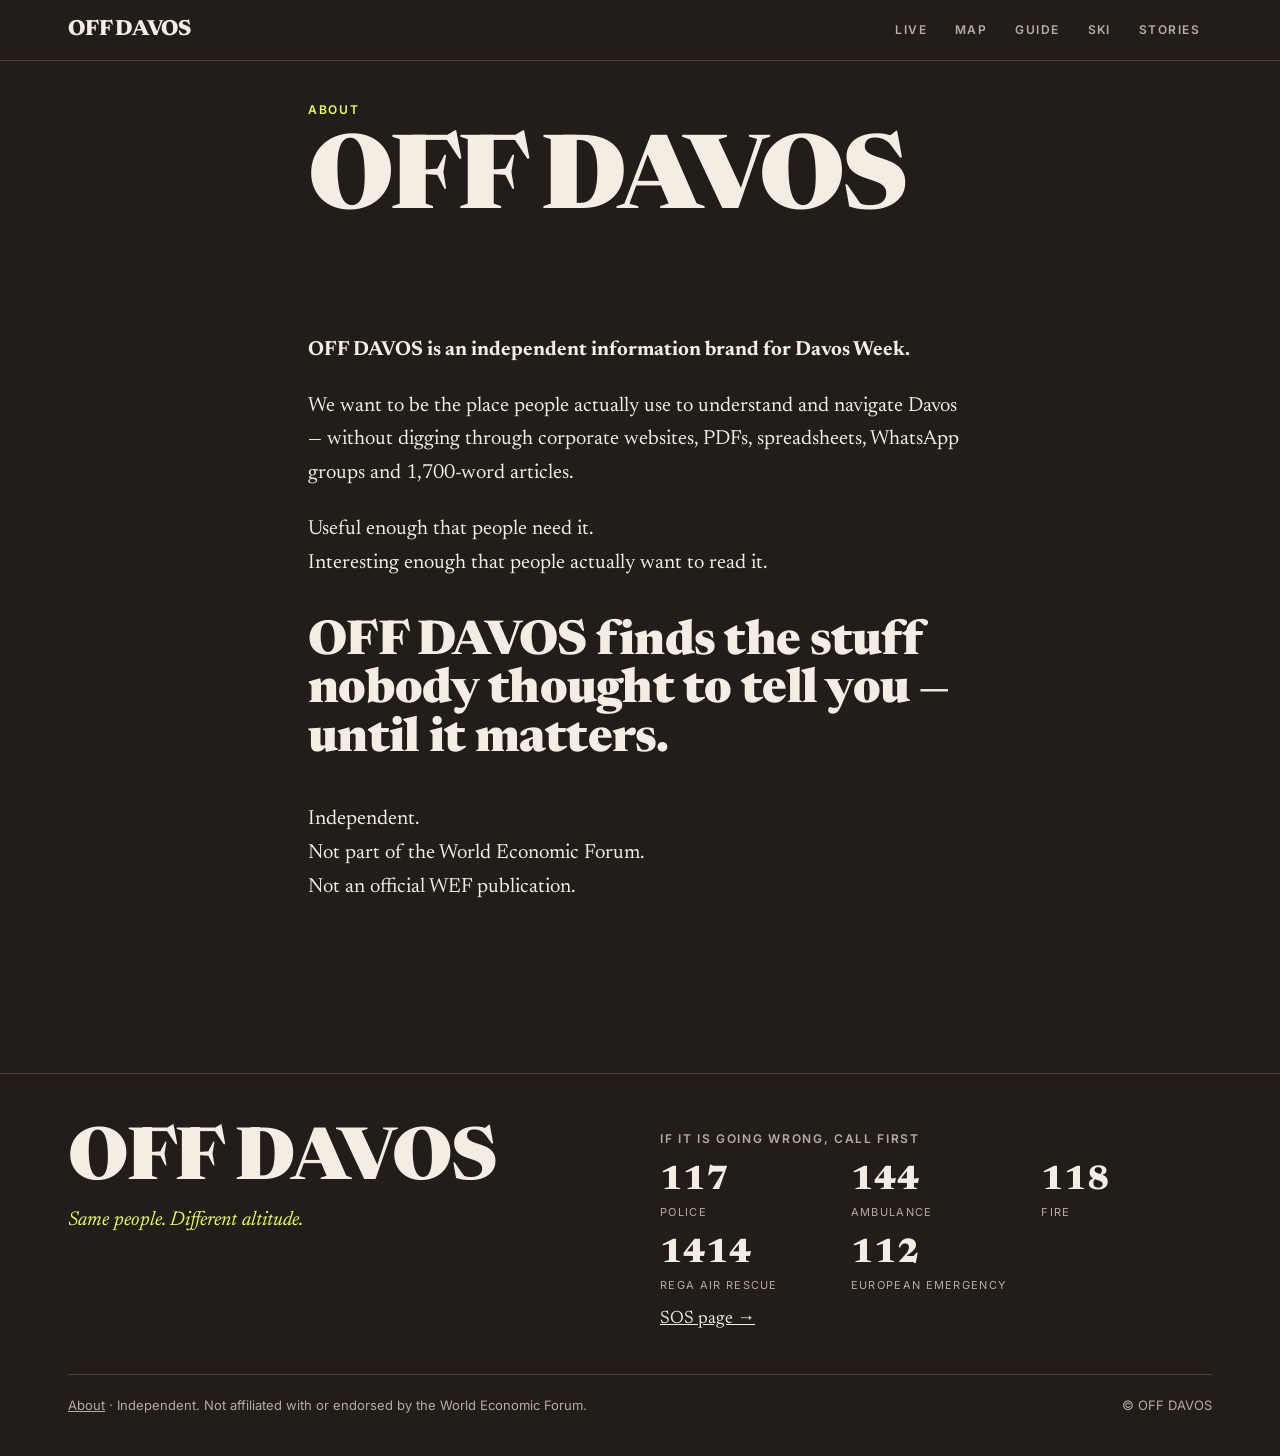
==== about/index.html @ fb5425c3 "New OFF DAVOS site: Live + Map homepage, Guide, Ski, Stories - Homepage: WELCOME TO DAVOS, live tile" ====
<!doctype html>
<html lang="en" style="background:#221D19;">
<head>
<meta charset="utf-8">
<meta name="viewport" content="width=device-width, initial-scale=1, viewport-fit=cover">
<title>About · OFF DAVOS</title>
<meta name="description" content="OFF DAVOS is an independent information brand for Davos Week. Independent. Not part of the World Economic Forum.">
<link rel="preconnect" href="https://fonts.googleapis.com">
<link rel="preconnect" href="https://fonts.gstatic.com" crossorigin>
<link href="https://fonts.googleapis.com/css2?family=Newsreader:ital,opsz,wght@0,6..72,500;0,6..72,600;0,6..72,700;0,6..72,800;1,6..72,400;1,6..72,500;1,6..72,600&family=Inter:wght@500;600;700&display=swap" rel="stylesheet">
<link rel="stylesheet" href="../styles.css">
</head>
<body>
<div id="site-header"></div>
<main>
<div class="narrow">
  <header class="page-head">
    <p class="feature-tag">About</p>
    <h1 class="story-title">OFF DAVOS</h1>
  </header>
  <article class="story-body">
    <p><b>OFF DAVOS is an independent information brand for Davos Week.</b></p>
    <p>We want to be the place people actually use to understand and navigate Davos — without digging through corporate websites, PDFs, spreadsheets, WhatsApp groups and 1,700-word articles.</p>
    <p>Useful enough that people need it.<br>Interesting enough that people actually want to read it.</p>
    <p class="pull">OFF DAVOS finds the stuff nobody thought to tell you — until it matters.</p>
    <p>Independent.<br>Not part of the World Economic Forum.<br>Not an official WEF publication.</p>
  </article>
</div>
<div style="height: 72px;"></div>
</main>
<div id="site-footer"></div>
<div id="site-tabbar"></div>
<script src="../components.js"></script>
<script>OffDavos.renderChrome({ basePath: "../", activePath: "about", variant: "dark" });</script>
</body>
</html>
---- styles.css ----
/* OFF DAVOS — one dark editorial world: warm night brown, snow-white type, one yellow signal. */
:root {
  --bg: #221D19;
  --bg-2: #2B2520;
  --fg: #F3EDE4;
  --dim: #B6AC9F;
  --rule: #4A4038;
  --yellow: #E5FF52;
  --on-yellow: #1A1612;
  --font-display: 'Newsreader', Georgia, 'Times New Roman', serif;
  --font-ui: 'Inter', system-ui, -apple-system, 'Segoe UI', sans-serif;
  --gutter: clamp(16px, 4vw, 48px);
  --max: 1240px;
  color-scheme: dark;
}

* { box-sizing: border-box; }
html { background: var(--bg); }
body {
  margin: 0;
  background: var(--bg);
  color: var(--fg);
  font-family: var(--font-display);
  font-size: 18px;
  line-height: 1.55;
  -webkit-font-smoothing: antialiased;
}
img { max-width: 100%; display: block; }
a { color: inherit; }
a:focus-visible, button:focus-visible, input:focus-visible, textarea:focus-visible {
  outline: 2px solid var(--yellow); outline-offset: 3px;
}
h1, h2, h3 { text-wrap: balance; margin: 0; }
p { margin: 0; }

.wrap { max-width: var(--max); margin-inline: auto; padding-inline: var(--gutter); }
.narrow { max-width: 760px; margin-inline: auto; padding-inline: var(--gutter); }

/* ---------- type ---------- */
.label-dim, .feature-tag, .answer-dark-tag {
  font-family: var(--font-ui); font-size: 12px; font-weight: 600;
  letter-spacing: .14em; text-transform: uppercase; color: var(--dim);
}
.feature-tag { color: var(--yellow); }
.display-2 {
  font-family: var(--font-display); font-weight: 800;
  font-size: clamp(44px, 7vw, 96px); line-height: .92; letter-spacing: -.02em;
}
.lede { font-size: clamp(19px, 2vw, 23px); line-height: 1.45; color: var(--dim); max-width: 46ch; }
.headline { font-size: clamp(24px, 2.8vw, 34px); line-height: 1.2; font-weight: 600; }

/* ---------- buttons & links ---------- */
.btn-yellow, .btn-outline-white {
  display: inline-flex; align-items: center; justify-content: center; gap: 10px;
  min-height: 48px; padding: 14px 22px;
  font-family: var(--font-ui); font-size: 13px; font-weight: 700;
  letter-spacing: .1em; text-transform: uppercase; text-decoration: none;
  border: 1px solid transparent; cursor: pointer;
}
.btn-yellow { background: var(--yellow); color: var(--on-yellow); }
.btn-yellow:hover { filter: brightness(.94); }
.btn-outline-white { border-color: var(--fg); color: var(--fg); background: transparent; }
.btn-outline-white:hover { background: var(--fg); color: var(--bg); }
.cta, .text-link {
  font-family: var(--font-ui); font-size: 13px; font-weight: 700;
  letter-spacing: .1em; text-transform: uppercase; text-decoration: none;
  border-bottom: 2px solid var(--yellow); padding-bottom: 3px;
}
.cta:hover, .text-link:hover { color: var(--yellow); }

.rule { border: 0; border-top: 1px solid var(--rule); margin-block: 0; }
.section { padding-block: clamp(64px, 9vw, 120px); }
.section-tight { padding-block: clamp(48px, 6vw, 80px); }

/* ---------- site header ---------- */
.site-header {
  position: sticky; top: env(safe-area-inset-top, 0px); z-index: 20;
  background: var(--bg); border-bottom: 1px solid var(--rule);
}
.site-header-inner {
  display: flex; align-items: center; justify-content: space-between; gap: 16px;
  min-height: 60px;
}
.site-logo { font-family: var(--font-display); font-weight: 800; font-size: 22px; letter-spacing: -.01em; text-decoration: none; }
.site-nav { display: flex; gap: 4px; flex-wrap: wrap; }
.site-nav a {
  font-family: var(--font-ui); font-size: 12px; font-weight: 600; letter-spacing: .12em;
  text-transform: uppercase; text-decoration: none; padding: 10px 12px; color: var(--dim);
}
.site-nav a:hover, .site-nav a[aria-current="page"] { color: var(--fg); }
.site-nav a.sos { color: var(--on-yellow); background: var(--yellow); }

/* ---------- mobile tab bar ---------- */
.site-tabbar { display: none; }
@media (max-width: 760px) {
  .site-nav { display: none; }
  .site-tabbar {
    display: grid; grid-template-columns: repeat(5, minmax(0, 1fr));
    position: fixed; left: 0; right: 0; bottom: 0; z-index: 30;
    background: var(--bg); border-top: 1px solid var(--rule);
    padding-bottom: env(safe-area-inset-bottom, 0px);
  }
  .site-tabbar a {
    min-height: 56px; display: flex; align-items: center; justify-content: center;
    font-family: var(--font-ui); font-size: 11px; font-weight: 600; letter-spacing: .1em;
    text-transform: uppercase; text-decoration: none; color: var(--dim);
  }
  .site-tabbar a[aria-current="page"] { color: var(--fg); box-shadow: inset 0 2px 0 var(--yellow); }
  .site-tabbar a.sos { color: var(--yellow); }
  body { padding-bottom: calc(56px + env(safe-area-inset-bottom, 0px)); }
}

/* ---------- hero ---------- */
.photo-hero { position: relative; min-height: min(86vh, 860px); display: flex; flex-direction: column; justify-content: space-between; overflow: hidden; }
.photo-hero > img { position: absolute; inset: 0; width: 100%; height: 100%; object-fit: cover; filter: grayscale(.4) brightness(.8); }
.photo-hero-fade { position: absolute; inset: 0; background: linear-gradient(180deg, rgba(34,29,25,.35) 0%, rgba(34,29,25,.15) 40%, var(--bg) 100%); }
.hero-top-row, .photo-hero-content { position: relative; width: 100%; max-width: var(--max); margin-inline: auto; padding-inline: var(--gutter); }
.hero-top-row { display: flex; justify-content: space-between; align-items: start; gap: 16px; padding-top: 28px; }
.hero-top-word { font-family: var(--font-ui); font-weight: 700; font-size: 13px; letter-spacing: .24em; }
.hero-top-meta { text-align: right; font-family: var(--font-ui); font-size: 12px; letter-spacing: .12em; text-transform: uppercase; }
.hero-top-meta .l2 { color: var(--dim); }
.photo-hero-content { padding-block: 120px 56px; display: flex; flex-direction: column; gap: 24px; }
.mixed-headline {
  font-family: var(--font-display); font-weight: 800; font-size: clamp(58px, 11vw, 168px);
  line-height: .86; letter-spacing: -.035em; text-transform: uppercase;
}
.mixed-headline em { display: block; font-style: italic; font-weight: 500; text-transform: none; color: var(--yellow); letter-spacing: -.03em; margin-top: .08em; }
.photo-hero-dek { font-size: clamp(19px, 2.2vw, 25px); max-width: 38ch; line-height: 1.4; }
.hero-actions { display: flex; flex-wrap: wrap; gap: 12px; }

/* ---------- guide chapters ---------- */
.chapter {
  display: grid; grid-template-columns: minmax(64px, 160px) minmax(0, 1fr); gap: clamp(20px, 4vw, 56px);
  padding-block: 40px; border-top: 1px solid var(--rule);
}
.chapter:last-child { border-bottom: 1px solid var(--rule); }
.chapter-num { font-family: var(--font-display); font-style: italic; font-size: clamp(48px, 6vw, 88px); line-height: .9; color: var(--yellow); }
.chapter-title { font-weight: 800; font-size: clamp(36px, 5vw, 64px); line-height: .95; letter-spacing: -.02em; }
.chapter-sub { font-style: italic; font-size: clamp(20px, 2.2vw, 26px); margin-top: 18px; }
.chapter-desc { color: var(--dim); margin-top: 10px; max-width: 56ch; }
.chapter .cta { display: inline-block; margin-top: 22px; }

/* ---------- dark photo answer ---------- */
.answer-dark { position: relative; overflow: hidden; min-height: 560px; display: flex; align-items: flex-end; }
.answer-dark > img { position: absolute; inset: 0; width: 100%; height: 100%; object-fit: cover; filter: grayscale(.5) brightness(.6); }
.answer-dark-fade { position: absolute; inset: 0; background: linear-gradient(90deg, var(--bg) 0%, rgba(34,29,25,.6) 55%, rgba(34,29,25,.2) 100%); }
.answer-dark-content { position: relative; width: 100%; max-width: var(--max); margin-inline: auto; padding: 80px var(--gutter); display: flex; flex-direction: column; gap: 14px; }
.answer-dark-q { font-weight: 800; font-size: clamp(40px, 6vw, 84px); line-height: .95; max-width: 14ch; letter-spacing: -.02em; }
.answer-dark-q em { display: block; font-weight: 500; font-size: .55em; line-height: 1.15; margin-top: 12px; color: var(--yellow); }
.answer-dark-body { color: var(--dim); font-size: 20px; max-width: 40ch; }

/* ---------- stories ---------- */
.home-stories { padding-block: clamp(64px, 9vw, 120px); border-top: 1px solid var(--rule); }
.home-stories-head { margin-bottom: 40px; }
.home-story-grid { display: grid; grid-template-columns: repeat(3, minmax(0, 1fr)); gap: 28px; }
.home-story-card { display: flex; flex-direction: column; gap: 16px; text-decoration: none; min-width: 0; }
.home-story-lead { grid-column: 1 / -1; display: grid; grid-template-columns: minmax(0, 1.4fr) minmax(0, 1fr); gap: 32px; align-items: end; padding-bottom: 28px; border-bottom: 1px solid var(--rule); }
.home-story-image { aspect-ratio: 4 / 3; overflow: hidden; background: var(--bg-2); max-width: 100%; }
.home-story-image img { width: 100%; height: 100%; object-fit: cover; filter: grayscale(.35); transition: transform .5s ease; }
.home-story-card:hover .home-story-image img { transform: scale(1.03); }
.home-story-copy { display: flex; flex-direction: column; gap: 10px; }
.home-story-copy h3 { font-weight: 800; font-size: clamp(22px, 2.2vw, 28px); line-height: 1.05; letter-spacing: -.01em; }
.home-story-lead .home-story-copy h3 { font-size: clamp(34px, 4.4vw, 60px); line-height: .95; }
.home-story-copy p:last-child { color: var(--dim); font-style: italic; }
.home-story-card:hover h3 { text-decoration: underline; text-decoration-color: var(--yellow); text-underline-offset: 6px; text-decoration-thickness: 2px; }

/* ---------- live teaser ---------- */
.live-home-link { display: block; text-decoration: none; border-top: 1px solid var(--rule); }
.live-home-link:hover .text-link { color: var(--yellow); }
.grid-2 { display: grid; grid-template-columns: minmax(0, 1fr) minmax(0, 1fr); gap: 40px; align-items: end; }

/* ---------- contact strip ---------- */
.contact-strip { background: var(--bg-2); padding-block: clamp(64px, 9vw, 120px); border-top: 1px solid var(--rule); }
.contact-grid { display: grid; grid-template-columns: minmax(0, 1.2fr) minmax(0, 1fr); gap: 48px; align-items: end; }
.contact-options { display: flex; flex-direction: column; gap: 20px; border-left: 2px solid var(--yellow); padding-left: 24px; }
.contact-options strong { font-family: var(--font-ui); font-size: 13px; letter-spacing: .08em; text-transform: uppercase; }
.contact-options span { color: var(--dim); }
.contact-note { font-family: var(--font-ui); font-size: 13px; color: var(--dim); }

/* ---------- footer ---------- */
.site-footer { border-top: 1px solid var(--rule); padding-block: 56px 40px; }
.footer-grid { display: grid; grid-template-columns: minmax(0, 1fr) minmax(0, 1fr); gap: 40px; }
.footer-word { font-weight: 800; font-size: clamp(40px, 6vw, 72px); line-height: .9; letter-spacing: -.02em; }
.footer-tag { font-style: italic; color: var(--yellow); margin-top: 10px; font-size: 20px; }
.footer-sos { display: grid; grid-template-columns: repeat(3, minmax(0, 1fr)); gap: 16px 20px; }
.footer-sos div { display: flex; flex-direction: column; }
.footer-sos b { font-size: 34px; font-weight: 800; line-height: 1; font-variant-numeric: tabular-nums; }
.footer-sos span { font-family: var(--font-ui); font-size: 11px; letter-spacing: .12em; text-transform: uppercase; color: var(--dim); margin-top: 6px; }
.footer-legal { font-family: var(--font-ui); font-size: 13px; color: var(--dim); margin-top: 40px; padding-top: 20px; border-top: 1px solid var(--rule); display: flex; flex-wrap: wrap; justify-content: space-between; gap: 12px; }

/* ---------- article pages ---------- */
.back { display: inline-block; font-family: var(--font-ui); font-size: 12px; font-weight: 600; letter-spacing: .12em; text-transform: uppercase; text-decoration: none; color: var(--dim); padding-block: 28px 0; }
.back:hover { color: var(--fg); }
.story-head { padding-block: 40px 48px; display: flex; flex-direction: column; gap: 22px; }
.story-title { font-weight: 800; font-size: clamp(44px, 8vw, 112px); line-height: .9; letter-spacing: -.03em; text-transform: uppercase; }
.story-dek { font-style: italic; font-size: clamp(22px, 2.8vw, 34px); line-height: 1.25; color: var(--yellow); max-width: 30ch; }
.story-figure { margin: 0; aspect-ratio: 16 / 8; overflow: hidden; max-width: 100%; }
.story-figure img { width: 100%; height: 100%; object-fit: cover; filter: grayscale(.4); }
.story-body { padding-block: 56px 96px; display: flex; flex-direction: column; gap: 22px; font-size: clamp(18px, 1.6vw, 21px); line-height: 1.65; }
.story-body h2 {
  font-family: var(--font-ui); font-size: 13px; font-weight: 700; letter-spacing: .16em; text-transform: uppercase;
  color: var(--yellow); margin-top: 32px;
}
.story-body .pull { font-weight: 800; font-size: clamp(30px, 4vw, 48px); line-height: 1.02; letter-spacing: -.015em; margin-block: 16px; }
.story-body .pull em { font-weight: 500; }
.story-body .flag { background: var(--yellow); color: var(--on-yellow); padding: 24px; font-weight: 800; font-size: clamp(26px, 3.4vw, 40px); line-height: 1.05; }
.story-body .insider { border-left: 2px solid var(--yellow); padding-left: 22px; display: flex; flex-direction: column; gap: 12px; }
.story-body .insider .label-dim { color: var(--yellow); }
.next-story { display: grid; gap: 10px; padding-block: 40px; border-top: 1px solid var(--rule); text-decoration: none; }
.next-story strong { font-size: clamp(28px, 3.6vw, 48px); font-weight: 800; line-height: 1; }
.next-story:hover strong { color: var(--yellow); }

/* ---------- utility blocks ---------- */
.stations { display: grid; grid-template-columns: repeat(3, minmax(0, 1fr)); border-top: 1px solid var(--rule); border-left: 1px solid var(--rule); }
.stations > div { padding: 22px; border-right: 1px solid var(--rule); border-bottom: 1px solid var(--rule); display: flex; flex-direction: column; gap: 8px; min-width: 0; }
.stations b { font-size: 26px; line-height: 1.05; }
.stations .hot { background: var(--yellow); color: var(--on-yellow); }
.stations .hot .label-dim { color: var(--on-yellow); }
.qa-grid { display: grid; grid-template-columns: repeat(4, minmax(0, 1fr)); border-top: 1px solid var(--rule); border-left: 1px solid var(--rule); }
.qa-grid > div { padding: 20px; border-right: 1px solid var(--rule); border-bottom: 1px solid var(--rule); display: flex; flex-direction: column; gap: 8px; min-width: 0; }
.qa-grid b { font-size: 22px; line-height: 1.15; }
.info-rows { border-top: 1px solid var(--rule); }
.info-rows > div { display: grid; grid-template-columns: minmax(0, 1fr) minmax(0, 1.6fr); gap: 24px; padding-block: 18px; border-bottom: 1px solid var(--rule); }
.info-rows b { font-size: 24px; line-height: 1.15; }
.info-rows p { color: var(--dim); }
.big-number { font-weight: 800; font-size: clamp(72px, 12vw, 160px); line-height: .85; letter-spacing: -.04em; color: var(--yellow); font-variant-numeric: tabular-nums; }
.copy-box { border: 1px solid var(--rule); background: var(--bg-2); }
.copy-box p { padding: 22px; }
.copy-box-head { font-family: var(--font-ui); font-size: 12px; font-weight: 700; letter-spacing: .14em; text-transform: uppercase; padding: 12px 22px; border-bottom: 1px solid var(--rule); color: var(--dim); }
.copy-box-actions { display: flex; flex-wrap: wrap; border-top: 1px solid var(--rule); }
.copy-box-actions button { flex: 1 1 auto; min-height: 52px; border: 0; background: var(--yellow); color: var(--on-yellow); font-family: var(--font-ui); font-weight: 700; font-size: 13px; letter-spacing: .1em; text-transform: uppercase; cursor: pointer; }
.copy-status { font-family: var(--font-ui); font-size: 13px; color: var(--dim); padding: 10px 22px; min-height: 40px; }
.page-head { padding-block: 40px 48px; display: flex; flex-direction: column; gap: 18px; }
.block { padding-block: 48px; border-top: 1px solid var(--rule); display: flex; flex-direction: column; gap: 22px; }
.block > h2 { font-weight: 800; font-size: clamp(32px, 4.4vw, 56px); line-height: .98; letter-spacing: -.02em; }
.placeholder { color: var(--dim); font-style: italic; }
.link-list { border-top: 1px solid var(--rule); }
.link-list a { display: grid; grid-template-columns: minmax(0, 1fr) auto; gap: 20px; align-items: center; padding-block: 22px; border-bottom: 1px solid var(--rule); text-decoration: none; }
.link-list b { font-size: clamp(24px, 3vw, 36px); line-height: 1.05; }
.link-list span { color: var(--dim); display: block; font-size: 17px; margin-top: 4px; }
.link-list i { font-family: var(--font-ui); font-style: normal; font-weight: 700; color: var(--yellow); }
.link-list a:hover b { color: var(--yellow); }

/* ---------- box 01 form ---------- */
.box01 { background: var(--bg-2); border-top: 2px solid var(--yellow); padding: clamp(24px, 4vw, 48px); display: flex; flex-direction: column; gap: 18px; }
.box01 h2 { font-weight: 800; font-size: clamp(36px, 5vw, 64px); line-height: .95; }
.box01 form { display: flex; flex-direction: column; gap: 22px; margin-top: 12px; }
.box01 label { font-family: var(--font-ui); font-size: 12px; font-weight: 600; letter-spacing: .14em; text-transform: uppercase; color: var(--dim); }
.box01 textarea, .box01 input[type="text"] {
  width: 100%; background: transparent; color: var(--fg); border: 0; border-bottom: 1px solid var(--dim);
  font-family: var(--font-display); font-size: 22px; padding: 10px 0; border-radius: 0;
}
.box01 textarea { min-height: 160px; resize: vertical; }
.box01 ::placeholder { color: #8C8378; }
.box01 .check { display: flex; align-items: center; gap: 12px; min-height: 44px; color: var(--fg); }
.box01 .check input { width: 22px; height: 22px; accent-color: var(--yellow); margin: 0; }
.box01 .note { font-family: var(--font-ui); font-size: 14px; color: var(--dim); }
.box01 button { align-self: flex-start; }
.form-status { font-family: var(--font-ui); font-size: 14px; color: var(--yellow); min-height: 20px; }

/* ---------- responsive ---------- */
@media (max-width: 980px) {
  .home-story-grid { grid-template-columns: minmax(0, 1fr) minmax(0, 1fr); }
  .home-story-lead, .grid-2, .contact-grid, .footer-grid { grid-template-columns: minmax(0, 1fr); }
  .qa-grid { grid-template-columns: repeat(2, minmax(0, 1fr)); }
}
@media (max-width: 640px) {
  .home-story-grid, .stations, .qa-grid { grid-template-columns: minmax(0, 1fr); }
  .chapter { grid-template-columns: minmax(0, 1fr); gap: 12px; }
  .info-rows > div { grid-template-columns: minmax(0, 1fr); gap: 6px; }
  .footer-sos { grid-template-columns: repeat(2, minmax(0, 1fr)); }
  .photo-hero-content { padding-block: 72px 40px; }
  .hero-top-meta { display: none; }
}
@media (prefers-reduced-motion: reduce) { * { transition: none !important; } }


/* ---------- landing: LIVE + MAP ---------- */
:root{ --known:#8FD9A8; --think:#F2C14E; --unconf:#F0907F; --map-slope:#342D27; --map-water:#3A4A52; }
.tnum{font-variant-numeric:tabular-nums}
.home-sec{padding-block:56px 64px;display:flex;flex-direction:column;gap:28px}
.home-sec + .home-sec{border-top:1px solid var(--rule)}
.home-sec-head{display:grid;grid-template-columns:minmax(0,1fr) minmax(0,1fr);gap:24px;align-items:end}
@media (max-width:760px){.home-sec-head{grid-template-columns:1fr}}
.home-sec-head .display-2{margin-top:12px}
.pulse{display:inline-block;width:8px;height:8px;border-radius:50%;background:var(--yellow);margin-right:8px;vertical-align:1px;animation:pulse 1.6s infinite}
@keyframes pulse{50%{opacity:.25}}
@media (prefers-reduced-motion:reduce){.pulse{animation:none}}

.live-grid{display:grid;grid-template-columns:repeat(12,minmax(0,1fr));gap:1px;background:var(--rule);border:1px solid var(--rule)}
.lv{grid-column:span 5;background:var(--bg);padding:24px;display:flex;flex-direction:column;gap:14px;min-width:0}
.lv-feed,.lv-wide{grid-column:span 7}
@media (max-width:900px){.lv,.lv-feed,.lv-wide{grid-column:span 12}}
.lv-head{display:flex;justify-content:space-between;align-items:baseline;gap:12px;flex-wrap:wrap}
.lv-head h2{font-weight:800;font-size:clamp(24px,2.6vw,32px);line-height:1}
.lv-note{color:var(--fg);font-size:16px}
.lv-src{font-family:var(--font-ui);font-size:12px;color:var(--dim)}
.lv-src a{color:var(--fg)}

.upd{display:grid;grid-template-columns:60px minmax(0,1fr);gap:14px;padding-block:14px;border-bottom:1px solid var(--rule)}
.upd:last-child{border-bottom:0}
.upd time{font-family:var(--font-ui);font-size:14px;font-weight:600}
.upd p{margin:6px 0 4px;font-size:18px;line-height:1.35}
.upd-src{font-family:var(--font-ui);font-size:12px;color:var(--dim)}
.upd.pinned{background:var(--bg-2);margin-inline:-24px;padding-inline:24px}
.badge{display:inline-block;font-family:var(--font-ui);font-size:11px;font-weight:700;letter-spacing:.08em;text-transform:uppercase;padding:2px 7px;border:1.5px solid currentColor;margin-right:8px}
.b-known{color:var(--known)}.b-think{color:var(--think)}.b-unconf{color:var(--unconf)}
.legend{display:flex;flex-wrap:wrap;gap:10px 18px;font-family:var(--font-ui);font-size:12px;color:var(--dim)}
.livetag{display:inline-block;font-family:var(--font-ui);font-size:10px;font-weight:700;letter-spacing:.1em;text-transform:uppercase;padding:1px 6px;margin-right:8px;border:1.5px solid var(--dim);color:var(--dim)}
.livetag.on{border-color:var(--known);color:var(--known)}
.livetag.off{border-color:var(--unconf);color:var(--unconf)}

.wx{display:flex;gap:18px;align-items:flex-end;flex-wrap:wrap}
.wx-temp{font-weight:800;font-size:76px;line-height:.9;letter-spacing:-.03em}
.wx-rows{display:grid;grid-template-columns:auto 1fr;gap:4px 16px;margin:0;font-family:var(--font-ui);font-size:14px}
.wx-rows dt{color:var(--dim)}.wx-rows dd{margin:0}

.board-wrap{overflow-x:auto}
.board{width:100%;border-collapse:collapse;font-family:var(--font-ui);font-size:14px;font-variant-numeric:tabular-nums}
.board th{text-align:left;font-size:11px;font-weight:600;letter-spacing:.1em;text-transform:uppercase;color:var(--dim);padding:6px 8px;border-bottom:1px solid var(--rule)}
.board td{padding:10px 8px;border-bottom:1px solid var(--rule);vertical-align:top}
.board td.dest{font-family:var(--font-display);font-size:17px}
.board .empty{color:var(--dim)}
.line{display:inline-block;min-width:32px;text-align:center;background:var(--fg);color:var(--bg);padding:0 6px;font-size:12px;font-weight:700}
.late{color:var(--unconf);font-weight:700}

.ski-pick{font-size:19px}
.ski-pick b{background:var(--yellow);color:var(--on-yellow);padding:0 5px}
.mtn{display:grid}
.mtn > div{display:flex;justify-content:space-between;gap:12px;padding-block:9px;border-bottom:1px solid var(--rule);font-size:17px}
.mtn .why{display:block;font-family:var(--font-ui);font-size:12px;color:var(--dim)}
.st{font-family:var(--font-ui);font-size:11px;font-weight:700;letter-spacing:.1em;text-transform:uppercase}
.st.open{color:var(--known)}.st.part{color:var(--think)}.st.closed{color:var(--unconf)}

.chips{display:flex;flex-wrap:wrap;gap:8px}
.chip{font-family:var(--font-ui);font-size:13px;font-weight:600;padding:8px 14px;border:1px solid var(--rule);background:transparent;color:var(--fg);cursor:pointer}
.chip:hover{border-color:var(--dim)}
.chip[aria-pressed="true"]{background:var(--yellow);color:var(--on-yellow);border-color:var(--yellow)}
.chip .n{opacity:.6;margin-left:6px;font-size:11px}
.map-row{display:grid;grid-template-columns:minmax(0,1.6fr) minmax(0,1fr);gap:20px;align-items:start}
@media (max-width:900px){.map-row{grid-template-columns:1fr}}
.map-box{border:1px solid var(--rule);background:var(--bg-2)}
.map-box svg{display:block;width:100%;height:auto}
.map-tools{display:flex;justify-content:space-between;gap:12px;flex-wrap:wrap;padding:10px 14px;border-top:1px solid var(--rule);font-family:var(--font-ui);font-size:13px;color:var(--dim)}
.map-tools label{display:flex;gap:8px;align-items:center;color:var(--fg);cursor:pointer}
.pin{cursor:pointer}
.pin .pbg{fill:var(--yellow);stroke:var(--bg);stroke-width:2}
.pin text{font:700 11px Inter,sans-serif;fill:var(--on-yellow);text-anchor:middle;dominant-baseline:central}
.pin.local .pbg{fill:var(--bg);stroke:var(--fg);stroke-width:2}
.pin.dim{opacity:.15}
.pin.sel .pbg{stroke:var(--fg);stroke-width:3.5}
.pin:focus{outline:none}.pin:focus-visible .pbg{stroke:var(--fg);stroke-width:4}
.map-list{display:grid;gap:1px;background:var(--rule);border:1px solid var(--rule);max-height:620px;overflow-y:auto}
.entry{display:grid;grid-template-columns:28px minmax(0,1fr);gap:12px;padding:16px;background:var(--bg);cursor:pointer}
.entry:hover{background:var(--bg-2)}
.entry.sel{background:var(--bg-2);box-shadow:inset 3px 0 0 var(--yellow)}
.entry:focus-visible{outline:2px solid var(--yellow);outline-offset:-2px}
.entry .num{width:26px;height:26px;display:grid;place-items:center;background:var(--yellow);color:var(--on-yellow);font:700 12px Inter,sans-serif}
.entry .num:empty{background:transparent;border:1px solid var(--rule)}
.entry h3{font-size:20px;line-height:1.2;font-weight:700}
.entry .meta{font-family:var(--font-ui);font-size:13px;color:var(--dim);margin-top:4px}
.entry .cta{display:inline-block;margin-top:10px}
.entry > div > .label-dim{display:block;margin-top:10px}
.tags{display:flex;flex-wrap:wrap;gap:6px;margin-top:8px}
.tag{font-family:var(--font-ui);font-size:11px;font-weight:600;letter-spacing:.06em;text-transform:uppercase;border:1px solid var(--rule);padding:1px 6px;color:var(--dim)}
.map-list .empty{background:var(--bg);padding:16px;color:var(--dim);font-size:16px}

/* ---------- stories index ---------- */
.stories-page{padding-block:56px 72px}

/* ---------- story boxes ---------- */
.story-body .box{background:var(--bg-2);border-top:2px solid var(--yellow);padding:clamp(20px,3vw,32px);display:flex;flex-direction:column;gap:10px;margin-block:12px}
.story-body .box .box-tag{font-family:var(--font-ui);font-size:12px;font-weight:600;letter-spacing:.14em;text-transform:uppercase;color:var(--yellow)}
.story-body .box h3{font-weight:800;font-size:clamp(24px,3vw,34px);line-height:1.02;letter-spacing:-.01em}
.story-body .box p{color:var(--fg)}
.story-body .box .route{font-family:var(--font-ui);font-weight:700;font-size:clamp(16px,2vw,20px);letter-spacing:.06em;text-transform:uppercase}

/* ---------- page sub-navigation ---------- */
.subnav{display:flex;gap:4px 28px;flex-wrap:wrap;padding:14px var(--gutter);border-bottom:1px solid var(--rule);max-width:var(--max);margin-inline:auto}
.subnav a{font-family:var(--font-ui);font-size:12px;font-weight:600;letter-spacing:.14em;text-transform:uppercase;color:var(--dim);text-decoration:none;padding-block:6px}
.subnav a:hover{color:var(--fg);box-shadow:inset 0 -2px 0 var(--yellow)}
html{scroll-padding-top:80px}
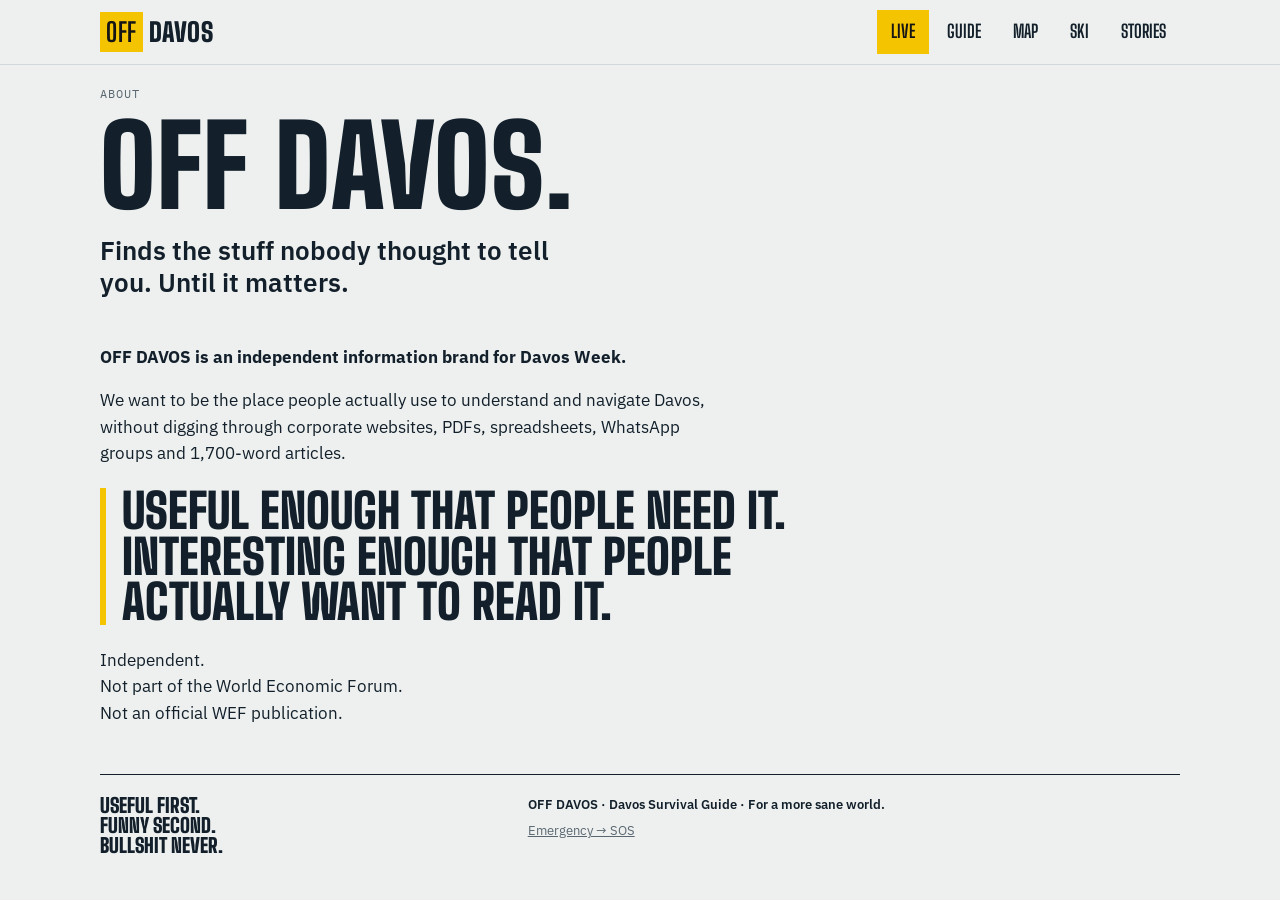
==== commit eed15e3f: "About block at the end of the landing page; About page in the new design Co-Authored-By: Claude Opus" ====
--- a/about/index.html
+++ b/about/index.html
@@ -1,36 +1,28 @@
 <!doctype html>
-<html lang="en" style="background:#221D19;">
+<html lang="en">
 <head>
 <meta charset="utf-8">
 <meta name="viewport" content="width=device-width, initial-scale=1, viewport-fit=cover">
 <title>About · OFF DAVOS</title>
 <meta name="description" content="OFF DAVOS is an independent information brand for Davos Week. Independent. Not part of the World Economic Forum.">
+<link rel="canonical" href="https://off-davos.com/about/">
 <link rel="preconnect" href="https://fonts.googleapis.com">
 <link rel="preconnect" href="https://fonts.gstatic.com" crossorigin>
-<link href="https://fonts.googleapis.com/css2?family=Newsreader:ital,opsz,wght@0,6..72,500;0,6..72,600;0,6..72,700;0,6..72,800;1,6..72,400;1,6..72,500;1,6..72,600&family=Inter:wght@500;600;700&display=swap" rel="stylesheet">
-<link rel="stylesheet" href="../styles.css">
+<link rel="stylesheet" href="https://fonts.googleapis.com/css2?family=Big+Shoulders+Display:wght@700;900&family=IBM+Plex+Sans:wght@400;500;600&family=IBM+Plex+Mono:wght@500&display=swap">
+<link rel="stylesheet" href="../stories/off-story.css">
 </head>
 <body>
-<div id="site-header"></div>
-<main>
-<div class="narrow">
-  <header class="page-head">
-    <p class="feature-tag">About</p>
-    <h1 class="story-title">OFF DAVOS</h1>
-  </header>
-  <article class="story-body">
+<header class="bar"><div class="wrap"><a class="mark" href="../index.html" aria-label="OFF DAVOS home"><b>OFF</b>DAVOS</a>
+<nav aria-label="Sections"><a class="live" href="../index.html">Live</a><a href="../guide/index.html">Guide</a><a href="../index.html#map">Map</a><a href="../ski/index.html">Ski</a><a href="../stories/index.html">Stories</a></nav></div></header>
+<main class="wrap">
+  <header class="hero"><p class="label">About</p><h1>OFF DAVOS.</h1><p class="dek">Finds the stuff nobody thought to tell you. Until it matters.</p></header>
+  <article class="body narrow">
     <p><b>OFF DAVOS is an independent information brand for Davos Week.</b></p>
-    <p>We want to be the place people actually use to understand and navigate Davos — without digging through corporate websites, PDFs, spreadsheets, WhatsApp groups and 1,700-word articles.</p>
-    <p>Useful enough that people need it.<br>Interesting enough that people actually want to read it.</p>
-    <p class="pull">OFF DAVOS finds the stuff nobody thought to tell you — until it matters.</p>
+    <p>We want to be the place people actually use to understand and navigate Davos, without digging through corporate websites, PDFs, spreadsheets, WhatsApp groups and 1,700-word articles.</p>
+    <p class="pull">Useful enough that people need it. Interesting enough that people actually want to read it.</p>
     <p>Independent.<br>Not part of the World Economic Forum.<br>Not an official WEF publication.</p>
   </article>
-</div>
-<div style="height: 72px;"></div>
+  <footer><div class="r">Useful first.<br>Funny second.<br>Bullshit never.</div><div><p style="color:var(--ink);font-weight:600">OFF DAVOS · Davos Survival Guide · For a more sane world.</p><p><a href="../sos/index.html">Emergency → SOS</a></p></div></footer>
 </main>
-<div id="site-footer"></div>
-<div id="site-tabbar"></div>
-<script src="../components.js"></script>
-<script>OffDavos.renderChrome({ basePath: "../", activePath: "about", variant: "dark" });</script>
 </body>
 </html>
--- a/stories/off-story.css
+++ b/stories/off-story.css
@@ -0,0 +1,107 @@
+/* OFF DAVOS story pages: same system as the Guide (Swiss signpost yellow, Big Shoulders + IBM Plex). */
+:root{
+  --bg:#EDF0EF; --surface:#FFFFFF; --ink:#13202B; --muted:#5A6770; --line:#D2D8D9;
+  --sign:#F5C400; --sign-ink:#151515; --rail:#C9D1D3; --free:#F5C400; --pay:#8A3A3A; --known:#2E7D4F; --think:#A86B00;
+  --display:"Big Shoulders Display","Arial Narrow",Impact,sans-serif;
+  --body:"IBM Plex Sans",system-ui,-apple-system,"Segoe UI",sans-serif;
+  --mono:"IBM Plex Mono",ui-monospace,Menlo,monospace;
+}
+@media (prefers-color-scheme:dark){:root:not([data-theme="light"]){
+  --bg:#0E151B; --surface:#16212A; --ink:#E7EDEF; --muted:#93A2AA; --line:#2A3945; --rail:#34444F; --pay:#E08484; --known:#5FBF86; --think:#E2A63A; color-scheme:dark}}
+:root[data-theme="dark"]{
+  --bg:#0E151B; --surface:#16212A; --ink:#E7EDEF; --muted:#93A2AA; --line:#2A3945; --rail:#34444F; --pay:#E08484; --known:#5FBF86; --think:#E2A63A; color-scheme:dark}
+*{box-sizing:border-box}
+body{margin:0;background:var(--bg);color:var(--ink);font-family:var(--body);font-size:17px;line-height:1.55;padding-inline:16px}
+a{color:inherit}
+:focus-visible{outline:3px solid var(--sign);outline-offset:2px}
+h1,h2,h3{font-family:var(--display);text-transform:uppercase;line-height:.95;margin:0;letter-spacing:.01em;text-wrap:balance}
+.label{font-family:var(--mono);font-size:12px;letter-spacing:.08em;text-transform:uppercase;color:var(--muted);margin:0}
+.wrap{max-width:1080px;margin:0 auto}
+.narrow{max-width:720px}
+
+.bar{position:sticky;top:0;z-index:20;background:var(--bg);border-bottom:1px solid var(--line);margin-inline:-16px;padding:10px 16px}
+.bar .wrap{display:flex;align-items:center;gap:16px;flex-wrap:wrap}
+.mark{font-family:var(--display);font-weight:900;font-size:26px;letter-spacing:.02em;text-decoration:none;display:flex;gap:6px;align-items:center}
+.mark b{background:var(--sign);color:var(--sign-ink);padding:0 6px}
+.bar nav{display:flex;gap:4px;margin-left:auto}
+.bar nav a{font-family:var(--display);font-weight:700;font-size:18px;text-transform:uppercase;text-decoration:none;padding:6px 12px;border:2px solid transparent}
+.bar nav a.live{background:var(--sign);color:var(--sign-ink)}
+.bar nav a.cur,.bar nav a:hover{border-color:var(--ink)}
+@media (max-width:480px){.bar nav{margin-left:0;width:100%;justify-content:space-between}.bar nav a{font-size:16px;padding:5px 6px}}
+
+.back{display:inline-block;margin:24px 0 0;font-family:var(--mono);font-size:12px;letter-spacing:.08em;text-transform:uppercase;text-decoration:none;color:var(--muted)}
+.hero{padding:20px 0 28px}
+.hero h1{font-size:clamp(52px,10vw,112px);font-weight:900;margin:10px 0 14px}
+.hero .dek{font-size:clamp(20px,2.6vw,26px);font-weight:600;line-height:1.25;margin:0;max-width:30ch}
+.save{background:var(--ink);color:var(--bg);padding:22px 22px 24px;border-left:6px solid var(--sign);margin:0 0 36px}
+.save .label{color:var(--sign)}
+.save .big{font-family:var(--display);font-weight:900;font-size:clamp(64px,13vw,140px);line-height:.9;margin:8px 0 6px;color:var(--sign)}
+.save p{margin:6px 0 0;font-size:18px;max-width:52ch}
+.save .hit{font-family:var(--display);font-weight:900;text-transform:uppercase;font-size:clamp(30px,5vw,48px);line-height:.95;color:var(--sign);margin:8px 0 10px}
+
+.body p{max-width:62ch}
+.body h2,.sec h2{font-size:clamp(36px,6vw,56px);font-weight:900;margin:40px 0 14px}
+.pull{font-family:var(--display);font-weight:900;text-transform:uppercase;font-size:clamp(30px,5vw,48px);line-height:.95;margin:22px 0;padding-left:16px;border-left:6px solid var(--sign);max-width:none!important}
+
+.grid{display:grid;grid-template-columns:repeat(auto-fill,minmax(260px,1fr));gap:12px;margin:16px 0 8px}
+.tip{background:var(--surface);border:1px solid var(--line);border-left:5px solid var(--sign);padding:16px 18px;display:flex;flex-direction:column;min-width:0}
+.tip h3{font-family:var(--body);text-transform:none;letter-spacing:0;font-weight:600;font-size:19px;line-height:1.25;margin:8px 0 6px}
+.tip p{margin:0 0 6px;font-size:15px}
+.tip.no{border-left-color:var(--pay)}
+.tip .go{margin-top:auto;padding-top:6px;font-weight:600;font-size:14px}
+.rule{background:var(--sign);color:var(--sign-ink);padding:18px}
+.rule .label{color:var(--sign-ink);opacity:.8}
+.rule h3{font-size:clamp(26px,3.4vw,34px);font-weight:900;margin:8px 0 8px}
+.rule p{margin:0;font-size:15px}
+
+/* the line map: one row per station, the rail on the left changes colour by fare */
+.linemap{background:var(--surface);border:1px solid var(--line);padding:18px 18px 10px;margin:16px 0}
+.linemap .legend{display:flex;flex-wrap:wrap;gap:8px 18px;font-size:14px;margin:0 0 14px}
+.linemap .legend span{display:flex;align-items:center;gap:8px}
+.sw{display:inline-block;width:28px;height:8px}
+.sw.free{background:var(--free)}.sw.pay{background:repeating-linear-gradient(90deg,var(--pay) 0 6px,transparent 6px 10px)}
+.st{display:grid;grid-template-columns:36px minmax(0,1fr);min-height:44px}
+.st .rl{position:relative}
+.st .rl::before{content:"";position:absolute;left:14px;top:0;bottom:0;width:8px;background:var(--rail)}
+.st.free .rl::before{background:var(--free)}
+.st.pay .rl::before{background:repeating-linear-gradient(180deg,var(--pay) 0 8px,transparent 8px 13px)}
+.st.first .rl::before{top:50%}.st.last .rl::before{bottom:50%}
+.st .rl::after{content:"";position:absolute;left:9px;top:calc(50% - 9px);width:18px;height:18px;border-radius:50%;background:var(--surface);border:3px solid var(--ink)}
+.st.temp .rl::after{border-style:dashed;border-color:var(--think)}
+.st .nm{align-self:center;padding:6px 0 6px 8px}
+.st .nm b{font-size:17px}
+.st .nm small{display:block;color:var(--muted);font-size:13px;line-height:1.3}
+.st .tagfree{font-family:var(--mono);font-size:11px;letter-spacing:.06em;text-transform:uppercase;background:var(--free);color:var(--sign-ink);padding:1px 6px;margin-left:6px;vertical-align:2px}
+.st .tagpay{font-family:var(--mono);font-size:11px;letter-spacing:.06em;text-transform:uppercase;border:1.5px solid var(--pay);color:var(--pay);padding:0 5px;margin-left:6px;vertical-align:2px}
+.zone{font-family:var(--display);font-weight:900;text-transform:uppercase;font-size:22px;margin:4px 0 8px 44px;color:var(--ink)}
+
+/* split diagram for the train story */
+.split{background:var(--surface);border:1px solid var(--line);padding:18px;margin:16px 0;overflow-x:auto}
+.split svg{display:block;width:100%;min-width:520px;height:auto}
+.split text{font-family:var(--body);fill:var(--ink)}
+.split .t-big{font-family:var(--display);font-weight:900;font-size:22px}
+.split .t-small{font-size:13px;fill:var(--muted)}
+
+table.facts{width:100%;border-collapse:collapse;background:var(--surface);border:1px solid var(--line);font-size:15px;margin:12px 0}
+table.facts th{text-align:left;width:34%;font-weight:600;padding:10px 12px;border-bottom:1px solid var(--line);vertical-align:top}
+table.facts td{padding:10px 12px;border-bottom:1px solid var(--line)}
+.tw{overflow-x:auto}
+
+.copy{background:var(--surface);border:2px dashed var(--ink);padding:16px 18px;margin:12px 0}
+.copy p{margin:6px 0 10px;font-size:16px}
+.copy button{font:600 15px var(--body);background:var(--sign);color:var(--sign-ink);border:0;padding:8px 14px;cursor:pointer}
+.copy .ok{font-size:13px;color:var(--known);margin-left:8px}
+
+.links{list-style:none;padding:0;margin:12px 0;display:grid;gap:8px}
+.links a{display:flex;justify-content:space-between;gap:12px;background:var(--surface);border:1px solid var(--line);padding:12px 14px;text-decoration:none;font-weight:600}
+.links a span{font-weight:400;color:var(--muted);font-size:14px;display:block}
+.small{font-size:13px;color:var(--muted)}
+.badge{display:inline-block;font-family:var(--mono);font-size:10px;letter-spacing:.06em;padding:0 5px;border:1.5px solid currentColor;margin-right:6px;vertical-align:2px;text-transform:uppercase}
+.badge.k{color:var(--known)}.badge.t{color:var(--think)}.badge.u{color:var(--pay)}
+.next{display:block;margin:40px 0 0;padding:20px;background:var(--sign);color:var(--sign-ink);text-decoration:none}
+.next .label{color:var(--sign-ink)}
+.next b{display:block;font-family:var(--display);font-weight:900;font-size:clamp(28px,4vw,40px);text-transform:uppercase;line-height:1;margin-top:6px}
+footer{border-top:1px solid var(--ink);margin-top:48px;padding-block:20px 32px;display:grid;grid-template-columns:minmax(0,1fr) minmax(0,1.6fr);gap:20px}
+@media (max-width:700px){footer{grid-template-columns:1fr}}
+footer .r{font-family:var(--display);font-weight:900;font-size:20px;text-transform:uppercase;line-height:1}
+footer p{margin:0 0 6px;color:var(--muted);font-size:13px}
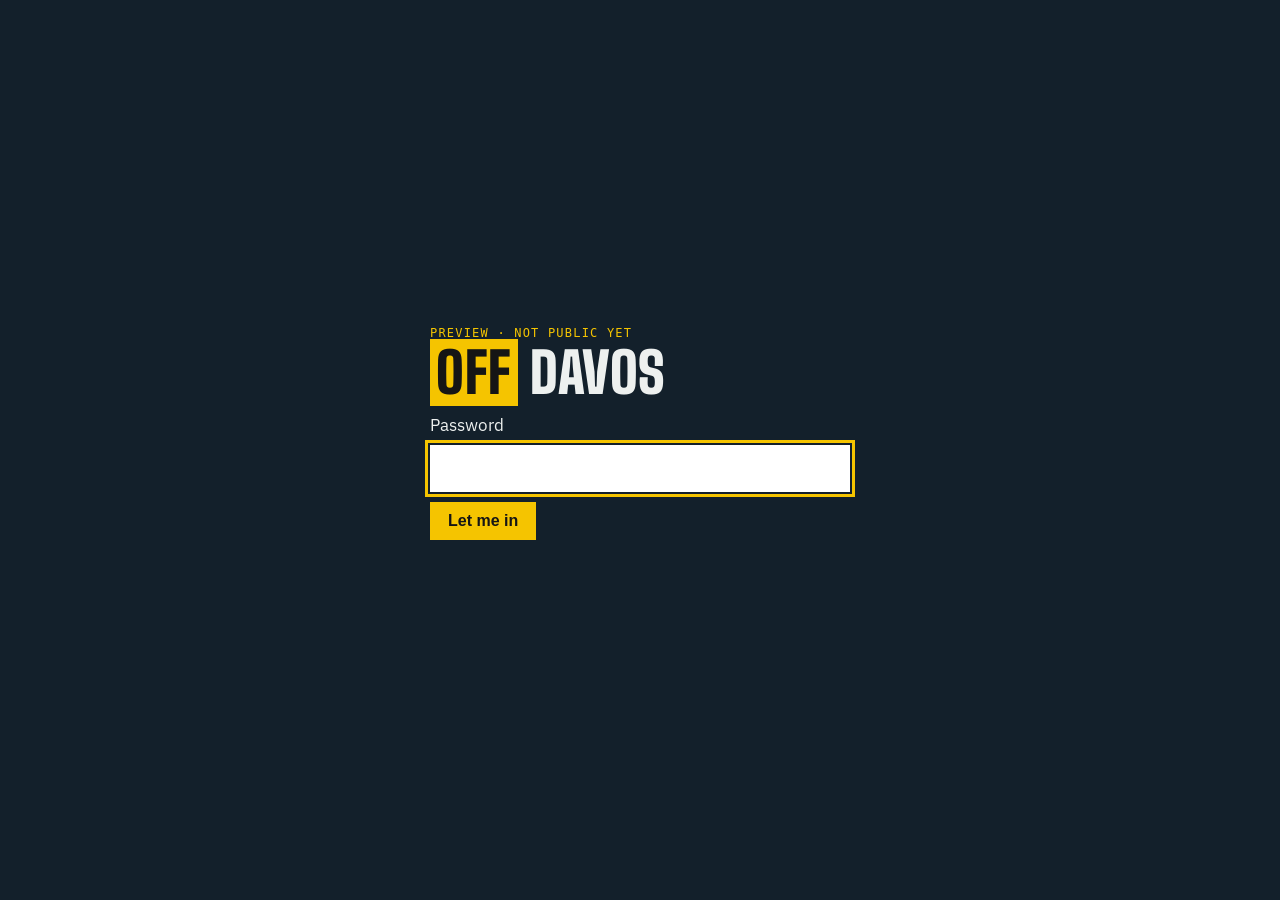
==== commit f3d801a9: "Preview lock (gate.js, noindex, robots), Saudi House 'What's normally here?' card Co-Authored-By: Cl" ====
--- a/about/index.html
+++ b/about/index.html
@@ -2,6 +2,9 @@
 <html lang="en">
 <head>
 <meta charset="utf-8">
+<meta name="robots" content="noindex,nofollow">
+<script src="/gate.js"></script>
+
 <meta name="viewport" content="width=device-width, initial-scale=1, viewport-fit=cover">
 <title>About · OFF DAVOS</title>
 <meta name="description" content="OFF DAVOS is an independent information brand for Davos Week. Independent. Not part of the World Economic Forum.">
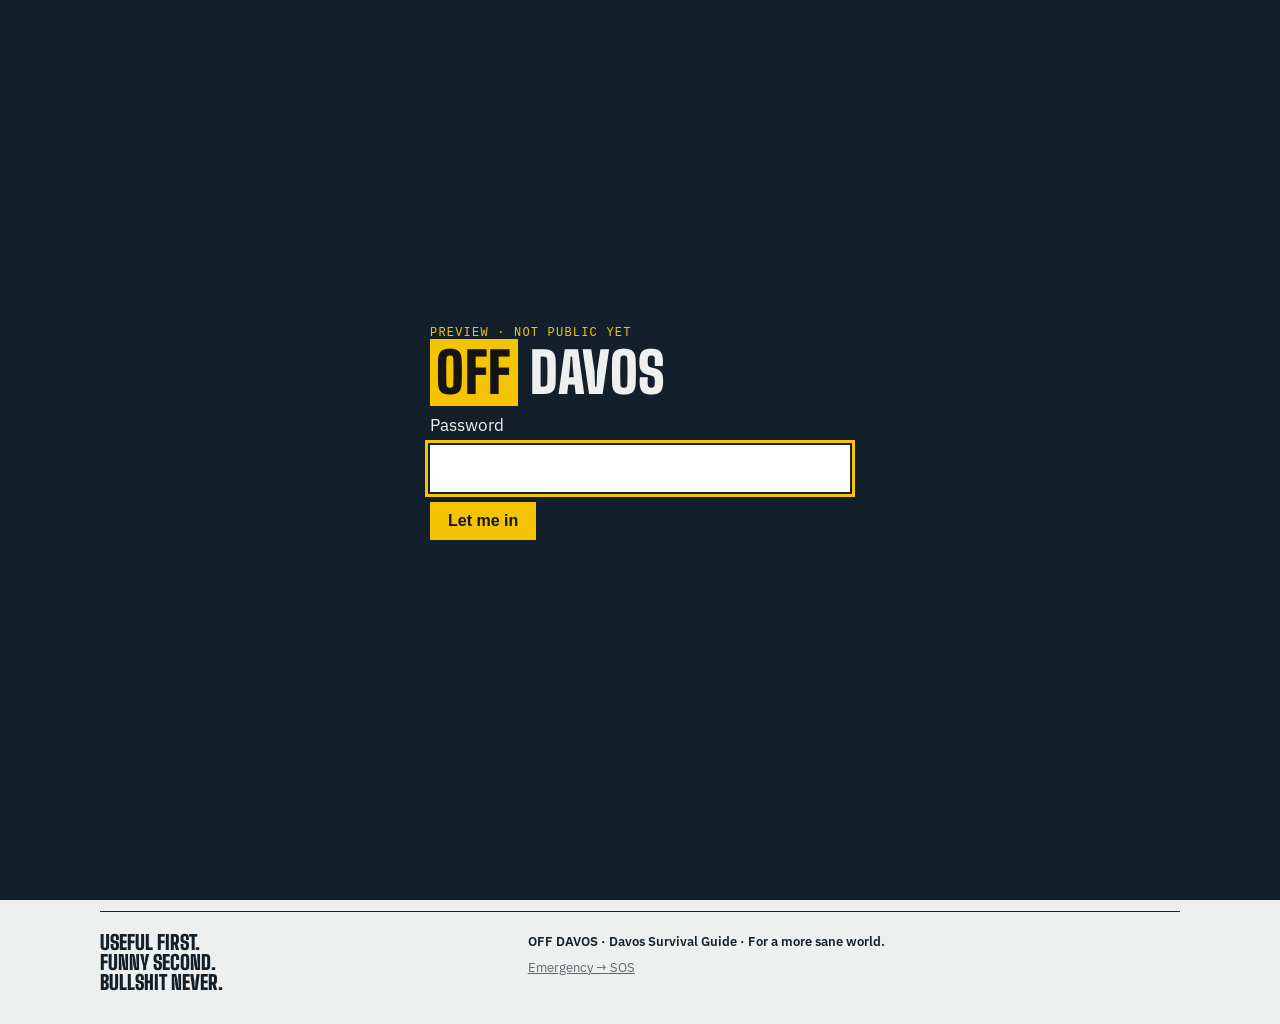
==== commit cb4da8f9: "Send intel: homepage block, /contact/ page, Intel nav, About link Co-Authored-By: Claude Opus 5.5 <n" ====
--- a/about/index.html
+++ b/about/index.html
@@ -16,7 +16,7 @@
 </head>
 <body>
 <header class="bar"><div class="wrap"><a class="mark" href="../index.html" aria-label="OFF DAVOS home"><b>OFF</b>DAVOS</a>
-<nav aria-label="Sections"><a class="live" href="../index.html">Live</a><a href="../guide/index.html">Guide</a><a href="../index.html#map">Map</a><a href="../ski/index.html">Ski</a><a href="../stories/index.html">Stories</a></nav></div></header>
+<nav aria-label="Sections"><a class="live" href="../index.html">Live</a><a href="../guide/index.html">Guide</a><a href="../index.html#map">Map</a><a href="../ski/index.html">Ski</a><a href="../stories/index.html">Stories</a><a href="../contact/index.html">Intel</a></nav></div></header>
 <main class="wrap">
   <header class="hero"><p class="label">About</p><h1>OFF DAVOS.</h1><p class="dek">Finds the stuff nobody thought to tell you. Until it matters.</p></header>
   <article class="body narrow">
@@ -24,6 +24,8 @@
     <p>We want to be the place people actually use to understand and navigate Davos, without digging through corporate websites, PDFs, spreadsheets, WhatsApp groups and 1,700-word articles.</p>
     <p class="pull">Useful enough that people need it. Interesting enough that people actually want to read it.</p>
     <p>Independent.<br>Not part of the World Economic Forum.<br>Not an official WEF publication.</p>
+    <h2>Seen something we missed?</h2>
+    <p>We're only as good as the last thing someone told us. <a href="../contact/index.html">Send us your intel →</a></p>
   </article>
   <footer><div class="r">Useful first.<br>Funny second.<br>Bullshit never.</div><div><p style="color:var(--ink);font-weight:600">OFF DAVOS · Davos Survival Guide · For a more sane world.</p><p><a href="../sos/index.html">Emergency → SOS</a></p></div></footer>
 </main>
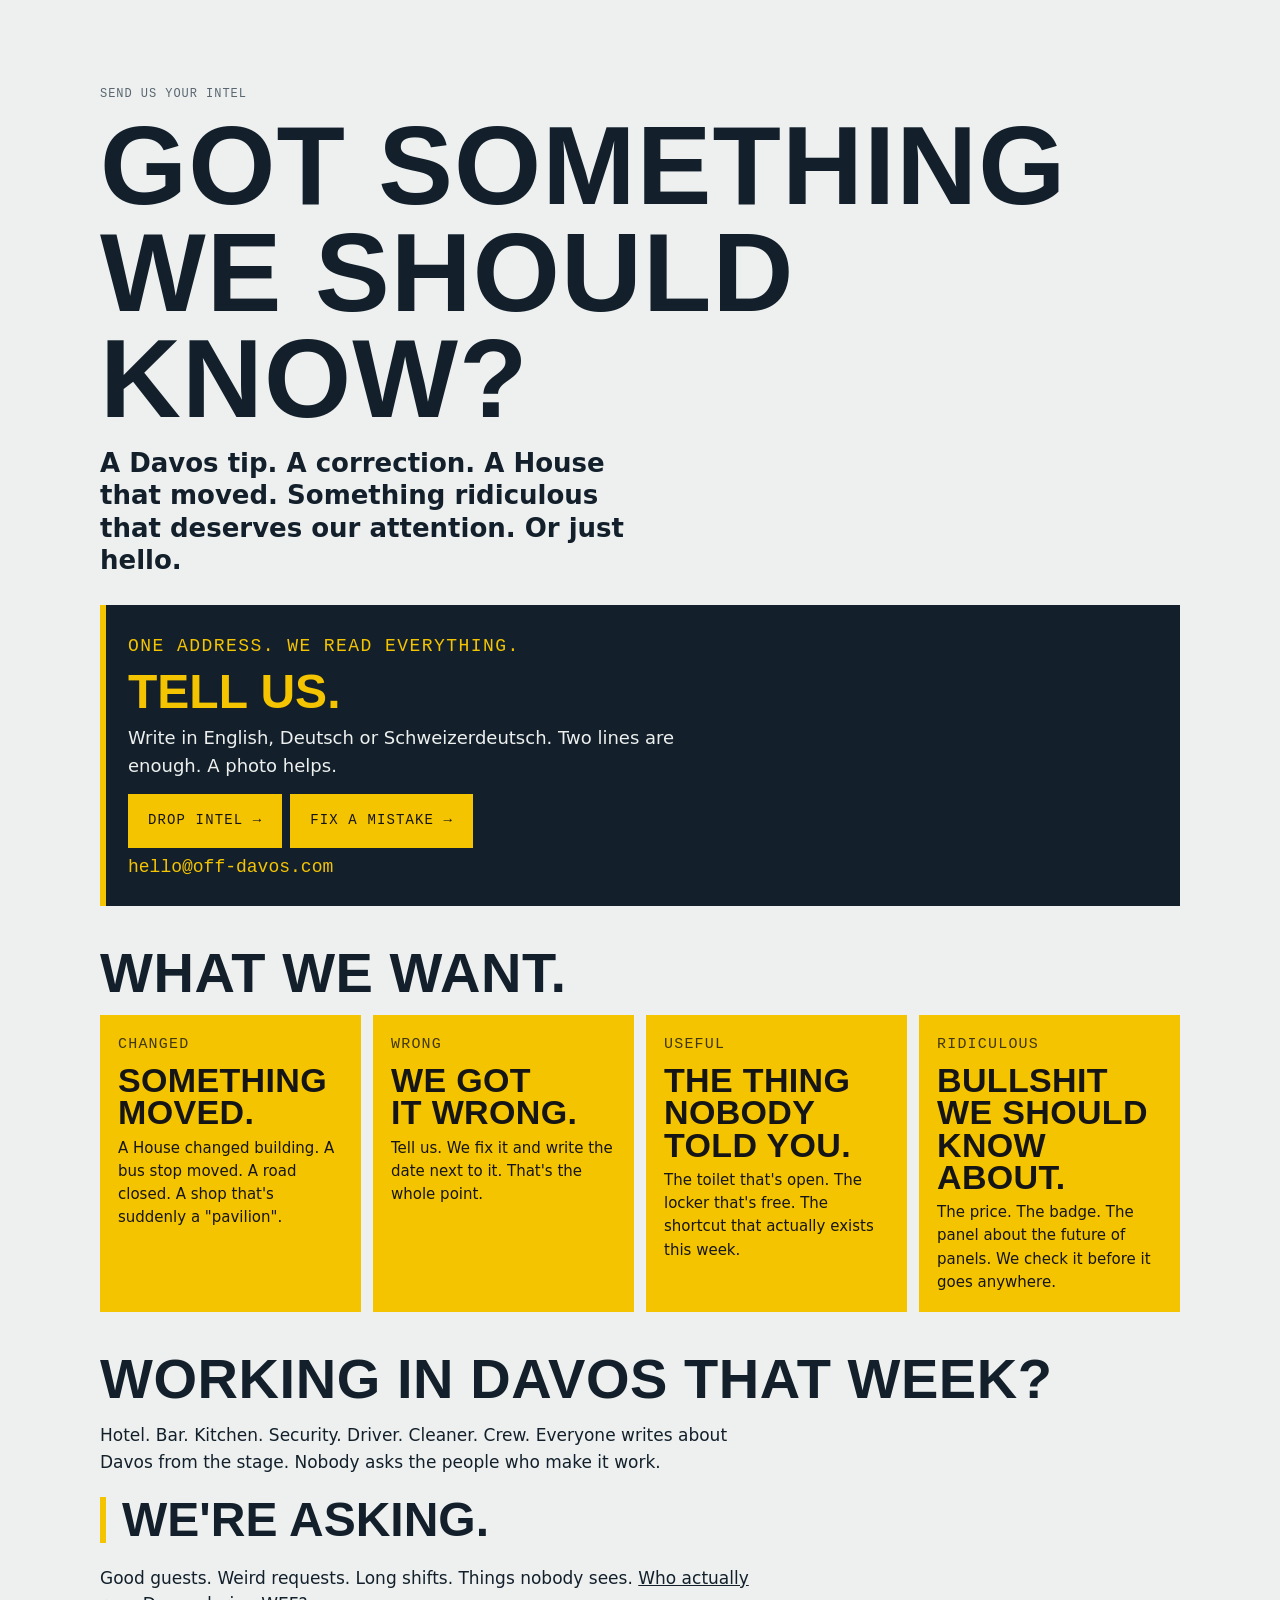
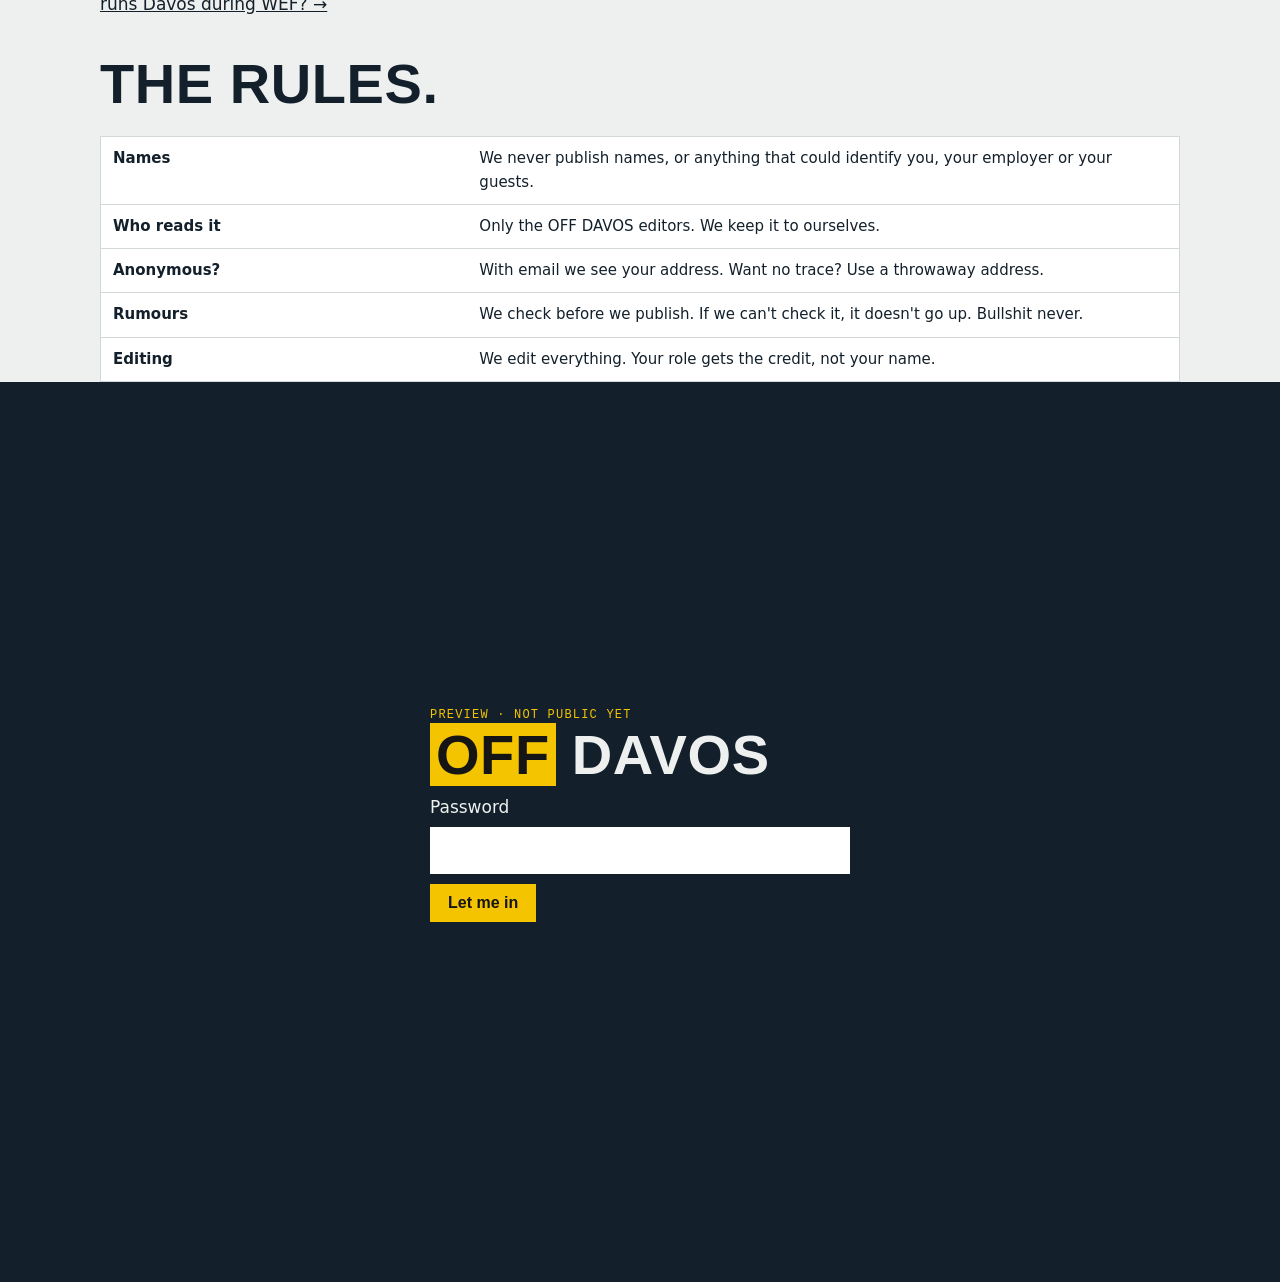
==== commit cd8d53ee: "About merged into the Intel page as 'OFF DAVOS.' section at the end; /about/ redirects there; all Ab" ====
--- a/about/index.html
+++ b/about/index.html
@@ -5,6 +5,7 @@
 <meta name="robots" content="noindex,nofollow">
 <script src="/gate.js"></script>
 
+<meta http-equiv="refresh" content="0; url=../contact/index.html#about">
 <meta name="viewport" content="width=device-width, initial-scale=1, viewport-fit=cover">
 <title>About · OFF DAVOS</title>
 <meta name="description" content="OFF DAVOS is an independent information brand for Davos Week. Independent. Not part of the World Economic Forum.">
@@ -16,7 +17,15 @@
 </head>
 <body>
 <header class="bar"><div class="wrap"><a class="mark" href="../index.html" aria-label="OFF DAVOS home"><b>OFF</b>DAVOS</a>
-<nav aria-label="Sections"><a class="live" href="../index.html">Live</a><a href="../guide/index.html">Guide</a><a href="../index.html#map">Map</a><a href="../ski/index.html">Ski</a><a href="../stories/index.html">Stories</a><a href="../contact/index.html">Intel</a></nav></div></header>
+<nav aria-label="Sections">
+      <a class="live" href="../index.html">Live</a>
+      <a href="../index.html#map">Map</a>
+      <a href="../guide/index.html">Guide</a>
+      <a href="../ski/index.html">Ski</a>
+      <a href="../stories/index.html">Stories</a>
+      <a href="../bullshit-never/index.html">Bullshit</a>
+      <a href="../contact/index.html">Intel</a>
+    </nav></div></header>
 <main class="wrap">
   <header class="hero"><p class="label">About</p><h1>OFF DAVOS.</h1><p class="dek">Finds the stuff nobody thought to tell you. Until it matters.</p></header>
   <article class="body narrow">
--- a/stories/off-story.css
+++ b/stories/off-story.css
@@ -27,7 +27,7 @@
 .bar nav a{font-family:var(--display);font-weight:700;font-size:18px;text-transform:uppercase;text-decoration:none;padding:6px 12px;border:2px solid transparent}
 .bar nav a.live{background:var(--sign);color:var(--sign-ink)}
 .bar nav a.cur,.bar nav a:hover{border-color:var(--ink)}
-@media (max-width:480px){.bar nav{margin-left:0;width:100%;justify-content:space-between}.bar nav a{font-size:16px;padding:5px 6px}}
+@media (max-width:620px){.bar nav{margin-left:0;width:100%;flex-wrap:wrap;justify-content:flex-start;gap:2px 4px}.bar nav a{font-size:15px;padding:4px 7px}}
 
 .back{display:inline-block;margin:24px 0 0;font-family:var(--mono);font-size:12px;letter-spacing:.08em;text-transform:uppercase;text-decoration:none;color:var(--muted)}
 .hero{padding:20px 0 28px}
